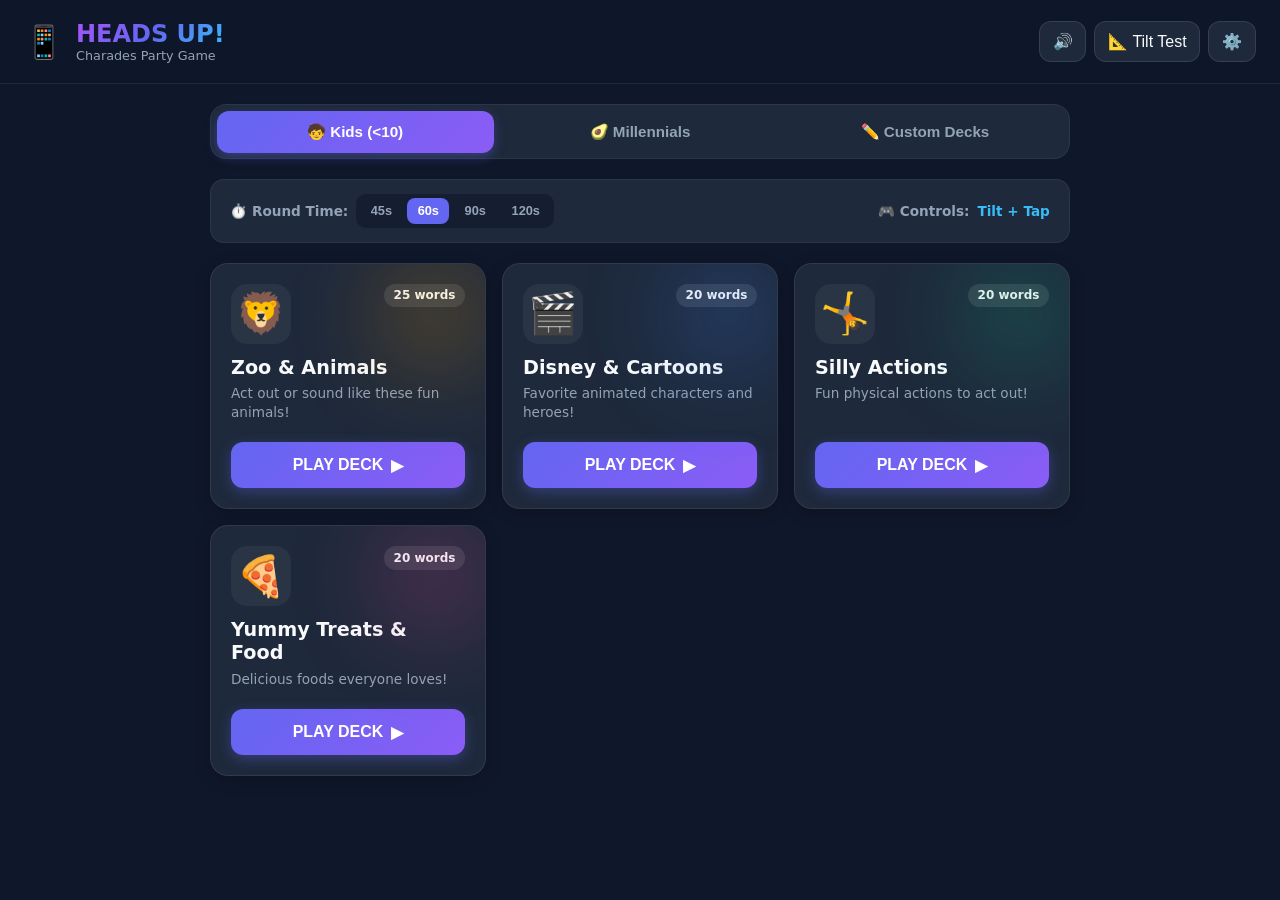
==== docs/index.html @ fff669cc "Add built web artifacts to /docs for GitHub Pages deployment" ====
<!DOCTYPE html>
<html lang="en">
<head>
  <meta charset="UTF-8">
  <meta name="viewport" content="width=device-width, initial-scale=1.0, maximum-scale=1.0, user-scalable=no, viewport-fit=cover">
  <title>Heads Up! - Charades Party Game</title>
  <meta name="description" content="Mobile Heads-Up Charades game with gyroscope motion detection, kids and millennial decks, and custom decks.">
  <meta name="theme-color" content="#0f172a">
  <meta name="apple-mobile-web-app-capable" content="yes">
  <meta name="apple-mobile-web-app-status-bar-style" content="black-translucent">
  <link rel="manifest" href="manifest.json">
  <link rel="stylesheet" href="style.css">
</head>
<body>

  <!-- TOP HEADER -->
  <header>
    <div class="logo-wrap">
      <div class="logo-icon">📱</div>
      <div>
        <h1>HEADS UP!</h1>
        <div class="subtitle">Charades Party Game</div>
      </div>
    </div>
    <div class="header-actions">
      <button id="sound-btn" class="icon-btn" title="Toggle Sound FX">🔊</button>
      <button id="sensor-test-btn" class="icon-btn" title="Test Motion Gyroscope">📐 Tilt Test</button>
      <button id="settings-btn" class="icon-btn" title="Settings">⚙️</button>
    </div>
  </header>

  <!-- MAIN LOBBY -->
  <main id="lobby-view">
    <!-- iOS Permission Prompt Banner -->
    <div id="ios-permission-banner" class="ios-banner" style="display:none;">
      <div style="font-size:1.6rem;">📱</div>
      <div style="flex:1;">
        <div style="font-weight:800; font-size:0.95rem; color:#fff;">iPhone Motion Sensors Required</div>
        <div style="font-size:0.8rem; color:#cbd5e1;">Tap to allow iPhone tilt detection (tilt up for correct, tilt down to pass)</div>
      </div>
      <button id="banner-permission-btn" class="btn-primary" style="width:auto; padding:0.6rem 1.1rem; font-size:0.9rem;">Allow Sensors</button>
    </div>

    <!-- Tab Navigation -->
    <nav class="tab-nav">
      <button class="tab-btn active" data-tab="kids">🧒 Kids (&lt;10)</button>
      <button class="tab-btn" data-tab="adults">🥑 Millennials</button>
      <button class="tab-btn" data-tab="custom">✏️ Custom Decks</button>
    </nav>

    <!-- Round Duration Bar -->
    <div class="round-settings-bar">
      <div class="setting-group">
        <span class="setting-label">⏱️ Round Time:</span>
        <div class="pill-select" id="timer-pills">
          <button class="pill-option" data-time="45">45s</button>
          <button class="pill-option active" data-time="60">60s</button>
          <button class="pill-option" data-time="90">90s</button>
          <button class="pill-option" data-time="120">120s</button>
        </div>
      </div>
      <div class="setting-group">
        <span class="setting-label">🎮 Controls:</span>
        <span id="header-control-mode" style="font-size:0.85rem; color:#38bdf8; font-weight:700;">Tilt + Tap</span>
      </div>
    </div>

    <!-- Decks Container -->
    <div id="decks-container" class="decks-grid">
      <!-- Injected via JavaScript -->
    </div>
  </main>

  <!-- READY SCREEN OVERLAY (INSTRUCTIONS BEFORE START) -->
  <div id="ready-overlay">
    <div class="ready-phone-anim">SCREEN FACES PLAYERS</div>
    <div class="ready-title" id="ready-deck-title">Zoo Animals</div>
    <div class="ready-desc">
      Place phone <strong>horizontally on your forehead</strong> with the screen facing your teammates!
    </div>
    <div class="ready-tips">
      <div class="tip-badge tip-correct">Tilt Back / Up = <strong>Correct! 🟢</strong></div>
      <div class="tip-badge tip-pass">Tilt Forward / Down = <strong>Pass 🟡</strong></div>
    </div>
    <div style="display: flex; gap: 1rem; width: 100%; max-width: 400px;">
      <button id="ready-cancel-btn" class="btn-secondary" style="flex:1;">Cancel</button>
      <button id="ready-start-btn" class="start-countdown-btn" style="flex:2;">START ROUND</button>
    </div>
  </div>

  <!-- 3-2-1 COUNTDOWN SCREEN -->
  <div id="countdown-screen">
    <div class="countdown-number" id="countdown-digit">3</div>
    <div style="font-size: 1.25rem; font-weight:700; color: #94a3b8; margin-top: 1rem;">Hold to forehead!</div>
  </div>

  <!-- ACTIVE GAMEPLAY VIEW (LANDSCAPE) -->
  <div id="gameplay-view">
    <!-- Top Bar -->
    <div class="game-top-bar">
      <div class="game-deck-pill" id="game-deck-name">Zoo Animals</div>
      <div class="game-timer-pill" id="game-timer-display">60</div>
      <div class="game-score-pill" id="game-score-display">0 pts</div>
    </div>

    <!-- Real-time Tilt State Badge -->
    <div id="game-tilt-badge" class="game-tilt-indicator">
      <span class="tilt-dot"></span>
      <span id="game-tilt-text">Upright</span>
    </div>

    <!-- Center Word -->
    <div class="game-center-area">
      <!-- Full-screen feedback flash -->
      <div class="action-flash" id="action-flash"></div>

      <!-- Touch tap zones for fallback / testing -->
      <div class="touch-zone touch-zone-left" id="touch-pass-zone">
        <span class="touch-zone-icon">🟡</span>
      </div>
      <div class="touch-zone touch-zone-right" id="touch-correct-zone">
        <span class="touch-zone-icon">🟢</span>
      </div>

      <div class="current-word-title" id="current-word-text">LION</div>
      <div class="current-word-hint" id="current-word-hint">Roar! King of the jungle</div>
    </div>

    <!-- Bottom Hints -->
    <div class="game-bottom-hints">
      <span class="hint-pass">⬇️ Tilt Down / Tap Left = PASS</span>
      <button id="game-quit-btn" style="pointer-events: auto; background: rgba(255,255,255,0.1); border:none; color:#cbd5e1; padding:0.3rem 0.8rem; border-radius:8px; font-weight:700; cursor:pointer;">Quit</button>
      <span class="hint-correct">Tilt Up / Tap Right = CORRECT ⬆️</span>
    </div>
  </div>

  <!-- RESULTS / GAME OVER SCREEN -->
  <div id="results-screen">
    <div class="results-header">
      <div class="results-title">Time's Up! 🎉</div>
      <div class="score-circle">
        <span class="score-number" id="final-score-val">0</span>
        <span class="score-label">POINTS</span>
      </div>
      <div style="font-size: 0.95rem; color: #94a3b8;" id="results-deck-name">Deck: Zoo Animals</div>
    </div>

    <!-- Breakdown of words -->
    <div class="results-breakdown" id="results-word-list">
      <!-- Injected by JS -->
    </div>

    <div class="results-actions">
      <button id="results-lobby-btn" class="btn-secondary">Choose Deck</button>
      <button id="results-replay-btn" class="btn-primary">Play Again 🔁</button>
    </div>
  </div>

  <!-- SENSOR CALIBRATION / TEST MODAL -->
  <div class="modal-overlay" id="sensor-modal">
    <div class="modal-card">
      <div class="modal-header">
        <h2 class="modal-title">📐 Gyroscope & Motion Test</h2>
        <button class="close-btn" data-close="sensor-modal">&times;</button>
      </div>

      <div id="sensor-permission-status" style="margin-bottom:1rem; padding:0.6rem 0.9rem; border-radius:10px; font-weight:700; font-size:0.85rem; background:rgba(255,255,255,0.08); text-align:center;">
        Checking motion permission...
      </div>

      <div class="sensor-gauge">
        <div style="font-size:0.75rem; color:#94a3b8; font-weight:700; text-transform:uppercase;">Live Detected Position</div>
        <div class="gauge-status status-neutral" id="test-tilt-status" style="margin:0.5rem 0; font-size:1.3rem;">NEUTRAL (Upright)</div>
        <div style="font-size:0.85rem; color:#38bdf8; font-weight:700;" id="test-sensor-raw">Z: 0.0 m/s² | Tilt: 0°</div>
      </div>

      <div style="font-size:0.85rem; color:#cbd5e1; margin-bottom:1.2rem; line-height:1.5; background:rgba(15,23,42,0.6); padding:0.8rem; border-radius:10px;">
        🟢 <strong>Tilt Back / Face Up:</strong> Triggers <em>CORRECT</em> (Chime)<br>
        🟡 <strong>Tilt Forward / Face Down:</strong> Triggers <em>PASS</em> (Boop)<br>
        ⚪ <strong>Neutral (Forehead Upright):</strong> Waiting for guess
      </div>

      <button id="request-permission-btn" class="btn-primary" style="margin-bottom:0.75rem;">Request iPhone Sensor Permission</button>
      <button class="btn-secondary" data-close="sensor-modal" style="width:100%;">Close Test</button>
    </div>
  </div>

  <!-- CUSTOM DECK CREATOR MODAL -->
  <div class="modal-overlay" id="custom-modal">
    <div class="modal-card">
      <div class="modal-header">
        <h2 class="modal-title">✏️ Create Custom Deck</h2>
        <button class="close-btn" data-close="custom-modal">&times;</button>
      </div>

      <form id="custom-deck-form">
        <div class="form-group">
          <label class="form-label" for="custom-deck-name">Deck Name</label>
          <input type="text" id="custom-deck-name" class="form-input" placeholder="e.g. Inside Family Jokes" required>
        </div>

        <div class="form-group">
          <label class="form-label" for="custom-deck-icon">Emoji Icon</label>
          <input type="text" id="custom-deck-icon" class="form-input" value="🎉" maxlength="2" style="width:70px; text-align:center; font-size:1.4rem;">
        </div>

        <div class="form-group">
          <label class="form-label" for="custom-deck-words">Words (one per line)</label>
          <textarea id="custom-deck-words" class="form-textarea" placeholder="Grandma's secret sauce&#10;Uncle Bob snoring&#10;Tripping on the rug&#10;Lost car keys" required></textarea>
        </div>

        <button type="submit" class="btn-primary">Save & Add Deck</button>
      </form>
    </div>
  </div>

  <!-- SETTINGS MODAL -->
  <div class="modal-overlay" id="settings-modal">
    <div class="modal-card">
      <div class="modal-header">
        <h2 class="modal-title">⚙️ Game Settings</h2>
        <button class="close-btn" data-close="settings-modal">&times;</button>
      </div>

      <div style="display:flex; flex-direction:column; gap:1.25rem;">
        <div style="display:flex; justify-content:space-between; align-items:center;">
          <div>
            <div style="font-weight:700;">Sound Effects</div>
            <div style="font-size:0.8rem; color:#94a3b8;">Dings, buzzes, and countdown beeps</div>
          </div>
          <input type="checkbox" id="setting-sound-toggle" checked style="width:22px; height:22px; accent-color:var(--primary);">
        </div>

        <div style="display:flex; justify-content:space-between; align-items:center;">
          <div>
            <div style="font-weight:700;">Vibration / Haptics</div>
            <div style="font-size:0.8rem; color:#94a3b8;">Tactile vibration when action triggers</div>
          </div>
          <input type="checkbox" id="setting-vibrate-toggle" checked style="width:22px; height:22px; accent-color:var(--primary);">
        </div>

        <div style="display:flex; justify-content:space-between; align-items:center;">
          <div>
            <div style="font-weight:700;">Invert Tilt Direction</div>
            <div style="font-size:0.8rem; color:#94a3b8;">Swap Tilt Up & Tilt Down actions</div>
          </div>
          <input type="checkbox" id="setting-invert-toggle" style="width:22px; height:22px; accent-color:var(--primary);">
        </div>

        <div style="display:flex; justify-content:space-between; align-items:center;">
          <div>
            <div style="font-weight:700;">Touch Screen Zones</div>
            <div style="font-size:0.8rem; color:#94a3b8;">Tap left = pass, tap right = correct</div>
          </div>
          <input type="checkbox" id="setting-touch-toggle" checked style="width:22px; height:22px; accent-color:var(--primary);">
        </div>

        <button class="btn-primary" data-close="settings-modal">Save Settings</button>
      </div>
    </div>
  </div>

  <!-- TOAST NOTIFICATION -->
  <div id="toast" class="toast">Action Saved</div>

  <script type="module" src="app.js"></script>
</body>
</html>
---- docs/style.css ----
:root {
  --bg-dark: #0f172a;
  --bg-card: #1e293b;
  --bg-card-hover: #334155;
  --text-main: #f8fafc;
  --text-muted: #94a3b8;
  --primary: #6366f1;
  --primary-hover: #4f46e5;
  --correct: #10b981;
  --correct-bg: #064e3b;
  --pass: #f59e0b;
  --pass-bg: #78350f;
  --kids-accent: #f97316;
  --adults-accent: #8b5cf6;
  --font-sans: system-ui, -apple-system, BlinkMacSystemFont, 'Segoe UI', Roboto, Oxygen, Ubuntu, Cantarell, sans-serif;
}

* {
  box-sizing: border-box;
  margin: 0;
  padding: 0;
  -webkit-tap-highlight-color: transparent;
  user-select: none;
}

body {
  font-family: var(--font-sans);
  background: var(--bg-dark);
  color: var(--text-main);
  min-height: 100vh;
  min-height: 100dvh;
  overflow-x: hidden;
  display: flex;
  flex-direction: column;
}

/* App Header */
header {
  padding: 1.25rem 1.5rem;
  background: rgba(15, 23, 42, 0.85);
  backdrop-filter: blur(12px);
  border-bottom: 1px solid rgba(255, 255, 255, 0.08);
  display: flex;
  align-items: center;
  justify-content: space-between;
  position: sticky;
  top: 0;
  z-index: 40;
}

.logo-wrap {
  display: flex;
  align-items: center;
  gap: 0.75rem;
}

.logo-icon {
  font-size: 2rem;
  animation: bounce 2s infinite ease-in-out;
}

@keyframes bounce {
  0%, 100% { transform: translateY(0); }
  50% { transform: translateY(-4px); }
}

h1 {
  font-size: 1.5rem;
  font-weight: 800;
  background: linear-gradient(135deg, #a855f7, #6366f1, #38bdf8);
  -webkit-background-clip: text;
  -webkit-text-fill-color: transparent;
}

.subtitle {
  font-size: 0.8rem;
  color: var(--text-muted);
}

.header-actions {
  display: flex;
  gap: 0.5rem;
}

.icon-btn {
  background: var(--bg-card);
  border: 1px solid rgba(255, 255, 255, 0.1);
  color: var(--text-main);
  padding: 0.6rem 0.8rem;
  border-radius: 12px;
  cursor: pointer;
  font-size: 1rem;
  display: flex;
  align-items: center;
  gap: 0.4rem;
  transition: all 0.2s;
}

.icon-btn:hover, .icon-btn:active {
  background: var(--bg-card-hover);
  transform: translateY(-1px);
}

/* Main Container */
main {
  flex: 1;
  max-width: 900px;
  width: 100%;
  margin: 0 auto;
  padding: 1.25rem;
}

/* Tabs */
.tab-nav {
  display: flex;
  gap: 0.5rem;
  background: var(--bg-card);
  padding: 0.35rem;
  border-radius: 16px;
  margin-bottom: 1.25rem;
  border: 1px solid rgba(255, 255, 255, 0.06);
}

.tab-btn {
  flex: 1;
  background: transparent;
  border: none;
  color: var(--text-muted);
  font-weight: 600;
  font-size: 0.95rem;
  padding: 0.75rem 0.5rem;
  border-radius: 12px;
  cursor: pointer;
  display: flex;
  align-items: center;
  justify-content: center;
  gap: 0.5rem;
  transition: all 0.2s ease;
}

.tab-btn.active {
  background: linear-gradient(135deg, var(--primary), #8b5cf6);
  color: #fff;
  box-shadow: 0 4px 12px rgba(99, 102, 241, 0.35);
}

/* Round Settings Strip */
.round-settings-bar {
  display: flex;
  flex-wrap: wrap;
  align-items: center;
  justify-content: space-between;
  gap: 0.75rem;
  background: var(--bg-card);
  padding: 0.85rem 1.2rem;
  border-radius: 14px;
  margin-bottom: 1.25rem;
  border: 1px solid rgba(255, 255, 255, 0.06);
}

.setting-group {
  display: flex;
  align-items: center;
  gap: 0.5rem;
}

.setting-label {
  font-size: 0.85rem;
  font-weight: 600;
  color: var(--text-muted);
}

.pill-select {
  display: flex;
  gap: 0.3rem;
  background: rgba(15, 23, 42, 0.6);
  padding: 0.25rem;
  border-radius: 10px;
}

.pill-option {
  background: transparent;
  border: none;
  color: var(--text-muted);
  font-size: 0.8rem;
  font-weight: 700;
  padding: 0.35rem 0.65rem;
  border-radius: 8px;
  cursor: pointer;
  transition: all 0.2s;
}

.pill-option.active {
  background: var(--primary);
  color: #fff;
}

/* Decks Grid */
.decks-grid {
  display: grid;
  grid-template-columns: repeat(auto-fill, minmax(260px, 1fr));
  gap: 1rem;
}

.deck-card {
  background: var(--bg-card);
  border: 1px solid rgba(255, 255, 255, 0.08);
  border-radius: 18px;
  padding: 1.25rem;
  display: flex;
  flex-direction: column;
  justify-content: space-between;
  position: relative;
  overflow: hidden;
  transition: all 0.25s cubic-bezier(0.16, 1, 0.3, 1);
  box-shadow: 0 4px 16px rgba(0, 0, 0, 0.2);
}

.deck-card:hover {
  transform: translateY(-4px);
  border-color: rgba(255, 255, 255, 0.2);
  box-shadow: 0 10px 24px rgba(0, 0, 0, 0.35);
}

.deck-card-glow {
  position: absolute;
  top: 0;
  right: 0;
  width: 100px;
  height: 100px;
  border-radius: 50%;
  filter: blur(50px);
  opacity: 0.35;
  pointer-events: none;
}

.deck-header {
  display: flex;
  align-items: flex-start;
  justify-content: space-between;
  margin-bottom: 0.75rem;
}

.deck-icon {
  font-size: 2.5rem;
  background: rgba(255, 255, 255, 0.05);
  border-radius: 16px;
  width: 60px;
  height: 60px;
  display: flex;
  align-items: center;
  justify-content: center;
}

.deck-badge {
  font-size: 0.75rem;
  font-weight: 700;
  padding: 0.3rem 0.6rem;
  border-radius: 20px;
  background: rgba(255, 255, 255, 0.1);
  color: var(--text-main);
}

.deck-title {
  font-size: 1.2rem;
  font-weight: 700;
  margin-bottom: 0.35rem;
}

.deck-desc {
  font-size: 0.85rem;
  color: var(--text-muted);
  line-height: 1.4;
  margin-bottom: 1.25rem;
}

.play-deck-btn {
  width: 100%;
  background: linear-gradient(135deg, var(--primary), #8b5cf6);
  color: #fff;
  border: none;
  font-weight: 700;
  font-size: 1rem;
  padding: 0.85rem 1rem;
  border-radius: 12px;
  cursor: pointer;
  display: flex;
  align-items: center;
  justify-content: center;
  gap: 0.5rem;
  box-shadow: 0 4px 14px rgba(99, 102, 241, 0.35);
  transition: all 0.2s;
}

.play-deck-btn:hover {
  filter: brightness(1.1);
  transform: scale(1.02);
}

/* Custom Deck Banner */
.custom-deck-add-card {
  border: 2px dashed rgba(255, 255, 255, 0.2);
  background: rgba(30, 41, 59, 0.5);
  display: flex;
  flex-direction: column;
  align-items: center;
  justify-content: center;
  min-height: 220px;
  cursor: pointer;
  border-radius: 18px;
  padding: 1.5rem;
  text-align: center;
  gap: 0.75rem;
  transition: all 0.2s;
}

.custom-deck-add-card:hover {
  border-color: var(--primary);
  background: rgba(99, 102, 241, 0.1);
}

.custom-add-icon {
  font-size: 2.5rem;
  color: var(--primary);
}

/* OVERLAYS & MODALS */
.modal-overlay {
  position: fixed;
  inset: 0;
  background: rgba(0, 0, 0, 0.8);
  backdrop-filter: blur(8px);
  z-index: 100;
  display: flex;
  align-items: center;
  justify-content: center;
  padding: 1rem;
  opacity: 0;
  pointer-events: none;
  transition: opacity 0.25s ease;
}

.modal-overlay.open {
  opacity: 1;
  pointer-events: auto;
}

.modal-card {
  background: var(--bg-card);
  border: 1px solid rgba(255, 255, 255, 0.12);
  border-radius: 20px;
  padding: 1.5rem;
  width: 100%;
  max-width: 500px;
  max-height: 90vh;
  overflow-y: auto;
  box-shadow: 0 20px 40px rgba(0, 0, 0, 0.6);
  transform: scale(0.95);
  transition: transform 0.25s cubic-bezier(0.16, 1, 0.3, 1);
}

.modal-overlay.open .modal-card {
  transform: scale(1);
}

.modal-header {
  display: flex;
  align-items: center;
  justify-content: space-between;
  margin-bottom: 1.25rem;
}

.modal-title {
  font-size: 1.25rem;
  font-weight: 700;
}

.close-btn {
  background: transparent;
  border: none;
  color: var(--text-muted);
  font-size: 1.5rem;
  cursor: pointer;
  padding: 0.25rem 0.5rem;
  line-height: 1;
}

/* Form Styles */
.form-group {
  margin-bottom: 1rem;
}

.form-label {
  display: block;
  font-size: 0.85rem;
  font-weight: 600;
  color: var(--text-muted);
  margin-bottom: 0.4rem;
}

.form-input, .form-textarea {
  width: 100%;
  background: rgba(15, 23, 42, 0.7);
  border: 1px solid rgba(255, 255, 255, 0.1);
  border-radius: 10px;
  padding: 0.75rem;
  color: #fff;
  font-family: inherit;
  font-size: 0.95rem;
}

.form-input:focus, .form-textarea:focus {
  outline: none;
  border-color: var(--primary);
  box-shadow: 0 0 0 3px rgba(99, 102, 241, 0.3);
}

.form-textarea {
  min-height: 120px;
  resize: vertical;
}

.btn-primary {
  width: 100%;
  background: linear-gradient(135deg, var(--primary), #8b5cf6);
  color: #fff;
  border: none;
  font-weight: 700;
  padding: 0.85rem;
  border-radius: 12px;
  cursor: pointer;
  font-size: 1rem;
  transition: filter 0.2s;
}

.btn-primary:hover {
  filter: brightness(1.1);
}

/* READY SCREEN / HOW TO PLAY MODAL */
#ready-overlay {
  position: fixed;
  inset: 0;
  background: radial-gradient(circle at center, #1e1b4b, #090d16);
  z-index: 200;
  display: flex;
  flex-direction: column;
  align-items: center;
  justify-content: center;
  text-align: center;
  padding: 2rem;
  opacity: 0;
  pointer-events: none;
  transition: opacity 0.3s ease;
}

#ready-overlay.active {
  opacity: 1;
  pointer-events: auto;
}

.ready-phone-anim {
  width: 160px;
  height: 90px;
  border: 4px solid #fff;
  border-radius: 16px;
  margin-bottom: 2rem;
  position: relative;
  box-shadow: 0 0 30px rgba(99, 102, 241, 0.6);
  animation: phoneTilt 3s infinite ease-in-out;
  display: flex;
  align-items: center;
  justify-content: center;
  font-weight: 800;
  font-size: 0.9rem;
  color: #38bdf8;
  background: rgba(15, 23, 42, 0.9);
}

@keyframes phoneTilt {
  0%, 100% { transform: rotate(0deg); }
  25% { transform: rotate(-25deg); }
  75% { transform: rotate(25deg); }
}

.ready-title {
  font-size: 2rem;
  font-weight: 900;
  margin-bottom: 0.75rem;
}

.ready-desc {
  font-size: 1.1rem;
  color: #cbd5e1;
  max-width: 440px;
  line-height: 1.5;
  margin-bottom: 1.75rem;
}

.ready-tips {
  display: flex;
  gap: 1.25rem;
  margin-bottom: 2rem;
}

.tip-badge {
  background: rgba(255, 255, 255, 0.1);
  padding: 0.6rem 1rem;
  border-radius: 12px;
  font-size: 0.9rem;
  font-weight: 600;
}

.tip-correct {
  border-left: 4px solid var(--correct);
}

.tip-pass {
  border-left: 4px solid var(--pass);
}

.start-countdown-btn {
  background: linear-gradient(135deg, #10b981, #059669);
  color: #fff;
  border: none;
  font-size: 1.4rem;
  font-weight: 800;
  padding: 1.1rem 2.5rem;
  border-radius: 18px;
  cursor: pointer;
  box-shadow: 0 8px 24px rgba(16, 185, 129, 0.4);
  transition: transform 0.15s;
}

.start-countdown-btn:active {
  transform: scale(0.96);
}

/* PRE-GAME 3-2-1 COUNTDOWN */
#countdown-screen {
  position: fixed;
  inset: 0;
  background: #0f172a;
  z-index: 300;
  display: none;
  align-items: center;
  justify-content: center;
  flex-direction: column;
}

#countdown-screen.active {
  display: flex;
}

.countdown-number {
  font-size: 9rem;
  font-weight: 900;
  color: #38bdf8;
  animation: popIn 0.8s ease-in-out infinite;
}

@keyframes popIn {
  0% { transform: scale(0.5); opacity: 0; }
  50% { transform: scale(1.1); opacity: 1; }
  100% { transform: scale(1); opacity: 1; }
}

/* GAMEPLAY VIEW - LANDSCAPE OPTIMIZED */
#gameplay-view {
  position: fixed;
  inset: 0;
  background: #0b0f19;
  z-index: 250;
  display: none;
  flex-direction: column;
  justify-content: space-between;
  padding: 1rem 1.5rem;
  touch-action: manipulation;
}

#gameplay-view.active {
  display: flex;
}

.game-top-bar {
  display: flex;
  align-items: center;
  justify-content: space-between;
  width: 100%;
}

.game-deck-pill {
  font-size: 0.95rem;
  font-weight: 700;
  background: rgba(255, 255, 255, 0.1);
  padding: 0.4rem 0.9rem;
  border-radius: 20px;
}

.game-timer-pill {
  font-size: 1.8rem;
  font-weight: 900;
  color: #facc15;
  background: rgba(0, 0, 0, 0.4);
  padding: 0.2rem 1.2rem;
  border-radius: 16px;
  border: 2px solid rgba(250, 204, 21, 0.4);
  min-width: 90px;
  text-align: center;
}

.game-timer-pill.urgent {
  color: #ef4444;
  border-color: #ef4444;
  animation: pulseTimer 0.6s infinite alternate;
}

@keyframes pulseTimer {
  from { transform: scale(1); }
  to { transform: scale(1.1); }
}

.game-score-pill {
  font-size: 1.1rem;
  font-weight: 800;
  color: #34d399;
  background: rgba(255, 255, 255, 0.1);
  padding: 0.4rem 0.9rem;
  border-radius: 20px;
}

/* WORD DISPLAY CARD */
.game-center-area {
  flex: 1;
  display: flex;
  flex-direction: column;
  align-items: center;
  justify-content: center;
  text-align: center;
  padding: 0.5rem;
  position: relative;
}

.current-word-title {
  font-size: clamp(2.4rem, 8vw, 5.5rem);
  font-weight: 900;
  line-height: 1.1;
  text-transform: uppercase;
  letter-spacing: -0.02em;
  color: #ffffff;
  text-shadow: 0 4px 20px rgba(0, 0, 0, 0.6);
  word-break: break-word;
  max-width: 95%;
  transition: transform 0.15s ease-out;
}

.current-word-hint {
  font-size: clamp(1rem, 2.8vw, 1.6rem);
  color: #94a3b8;
  margin-top: 1rem;
  font-weight: 600;
  max-width: 80%;
  line-height: 1.3;
}

/* Touch Fallback Hints at Bottom */
.game-bottom-hints {
  display: flex;
  justify-content: space-between;
  width: 100%;
  font-size: 0.8rem;
  font-weight: 700;
  color: rgba(255, 255, 255, 0.35);
  pointer-events: none;
}

.hint-pass {
  color: #f59e0b;
}

.hint-correct {
  color: #10b981;
}

/* TOUCH ZONES (Invisible or semi-visible side taps) */
.touch-zone {
  position: absolute;
  top: 0;
  bottom: 0;
  width: 35%;
  z-index: 10;
  cursor: pointer;
  display: flex;
  align-items: center;
  opacity: 0.15;
  transition: opacity 0.2s;
}

.touch-zone:active {
  opacity: 0.4;
}

.touch-zone-left {
  left: 0;
  justify-content: flex-start;
  padding-left: 1rem;
  background: linear-gradient(to right, rgba(245, 158, 11, 0.2), transparent);
}

.touch-zone-right {
  right: 0;
  justify-content: flex-end;
  padding-right: 1rem;
  background: linear-gradient(to left, rgba(16, 185, 129, 0.2), transparent);
}

.touch-zone-icon {
  font-size: 2.5rem;
}

/* FULL-SCREEN ACTION FLASH (CORRECT / PASS) */
.action-flash {
  position: absolute;
  inset: 0;
  z-index: 50;
  display: flex;
  align-items: center;
  justify-content: center;
  font-size: clamp(3rem, 10vw, 6rem);
  font-weight: 900;
  color: #fff;
  opacity: 0;
  pointer-events: none;
  transition: opacity 0.15s ease-out;
}

.action-flash.correct {
  background: rgba(16, 185, 129, 0.95);
  opacity: 1;
}

.action-flash.pass {
  background: rgba(245, 158, 11, 0.95);
  opacity: 1;
}

/* RESULTS SCREEN */
#results-screen {
  position: fixed;
  inset: 0;
  background: #0f172a;
  z-index: 280;
  display: none;
  flex-direction: column;
  padding: 1.5rem;
  overflow-y: auto;
}

#results-screen.active {
  display: flex;
}

.results-header {
  text-align: center;
  margin-bottom: 1.5rem;
}

.results-title {
  font-size: 1.75rem;
  font-weight: 900;
  margin-bottom: 0.5rem;
  color: #e2e8f0;
}

.score-circle {
  width: 110px;
  height: 110px;
  border-radius: 50%;
  background: linear-gradient(135deg, #10b981, #059669);
  display: flex;
  flex-direction: column;
  align-items: center;
  justify-content: center;
  margin: 0 auto 1.25rem;
  box-shadow: 0 10px 25px rgba(16, 185, 129, 0.4);
}

.score-number {
  font-size: 2.8rem;
  font-weight: 900;
  line-height: 1;
}

.score-label {
  font-size: 0.75rem;
  text-transform: uppercase;
  font-weight: 700;
  opacity: 0.9;
}

.results-breakdown {
  max-width: 600px;
  width: 100%;
  margin: 0 auto 2rem;
  display: flex;
  flex-direction: column;
  gap: 0.6rem;
}

.result-row {
  display: flex;
  align-items: center;
  justify-content: space-between;
  padding: 0.75rem 1rem;
  border-radius: 12px;
  font-weight: 600;
  font-size: 1rem;
}

.result-row.correct-row {
  background: rgba(16, 185, 129, 0.15);
  border: 1px solid rgba(16, 185, 129, 0.3);
  color: #34d399;
}

.result-row.pass-row {
  background: rgba(245, 158, 11, 0.15);
  border: 1px solid rgba(245, 158, 11, 0.3);
  color: #fbbf24;
}

.results-actions {
  display: flex;
  gap: 1rem;
  max-width: 500px;
  width: 100%;
  margin: auto auto 1rem;
}

.btn-secondary {
  flex: 1;
  background: var(--bg-card);
  border: 1px solid rgba(255, 255, 255, 0.15);
  color: var(--text-main);
  font-weight: 700;
  padding: 0.9rem;
  border-radius: 12px;
  cursor: pointer;
  font-size: 1rem;
}

/* SENSOR CALIBRATION / TEST MODAL */
.sensor-gauge {
  background: rgba(15, 23, 42, 0.8);
  border: 1px solid rgba(255, 255, 255, 0.1);
  border-radius: 14px;
  padding: 1rem;
  margin-bottom: 1rem;
  text-align: center;
}

.gauge-val {
  font-size: 1.5rem;
  font-weight: 800;
  color: #38bdf8;
  margin-bottom: 0.25rem;
}

.gauge-status {
  font-size: 1.1rem;
  font-weight: 700;
  padding: 0.4rem 0.8rem;
  border-radius: 8px;
  display: inline-block;
  margin-top: 0.5rem;
}

.status-neutral {
  background: rgba(255, 255, 255, 0.1);
  color: #94a3b8;
}

.status-up {
  background: var(--correct);
  color: #fff;
}

.status-down {
  background: var(--pass);
  color: #fff;
}

/* Toast notifications */
.toast {
  position: fixed;
  bottom: 1.5rem;
  left: 50%;
  transform: translateX(-50%) translateY(100px);
  background: #334155;
  color: #fff;
  padding: 0.75rem 1.25rem;
  border-radius: 12px;
  font-weight: 600;
  font-size: 0.9rem;
  box-shadow: 0 10px 25px rgba(0, 0, 0, 0.4);
  transition: transform 0.3s cubic-bezier(0.16, 1, 0.3, 1);
  z-index: 999;
}

.toast.show {
  transform: translateX(-50%) translateY(0);
}

/* iOS Permission Banner */
.ios-banner {
  background: linear-gradient(135deg, rgba(99, 102, 241, 0.25), rgba(139, 92, 246, 0.25));
  border: 1px solid rgba(139, 92, 246, 0.4);
  border-radius: 16px;
  padding: 1rem 1.25rem;
  margin-bottom: 1.25rem;
  display: flex;
  align-items: center;
  gap: 1rem;
  box-shadow: 0 4px 16px rgba(0, 0, 0, 0.3);
}

/* Real-time Game Tilt Indicator */
.game-tilt-indicator {
  position: absolute;
  top: 1rem;
  left: 50%;
  transform: translateX(-50%);
  display: flex;
  align-items: center;
  gap: 0.4rem;
  background: rgba(15, 23, 42, 0.7);
  border: 1px solid rgba(255, 255, 255, 0.15);
  border-radius: 20px;
  padding: 0.3rem 0.8rem;
  font-size: 0.8rem;
  font-weight: 700;
  color: #94a3b8;
  z-index: 20;
  pointer-events: none;
}

.game-tilt-indicator .tilt-dot {
  width: 8px;
  height: 8px;
  border-radius: 50%;
  background: #94a3b8;
}

.game-tilt-indicator.tilt-up {
  color: #34d399;
  border-color: #10b981;
}

.game-tilt-indicator.tilt-up .tilt-dot {
  background: #10b981;
  box-shadow: 0 0 8px #10b981;
}

.game-tilt-indicator.tilt-down {
  color: #fbbf24;
  border-color: #f59e0b;
}

.game-tilt-indicator.tilt-down .tilt-dot {
  background: #f59e0b;
  box-shadow: 0 0 8px #f59e0b;
}
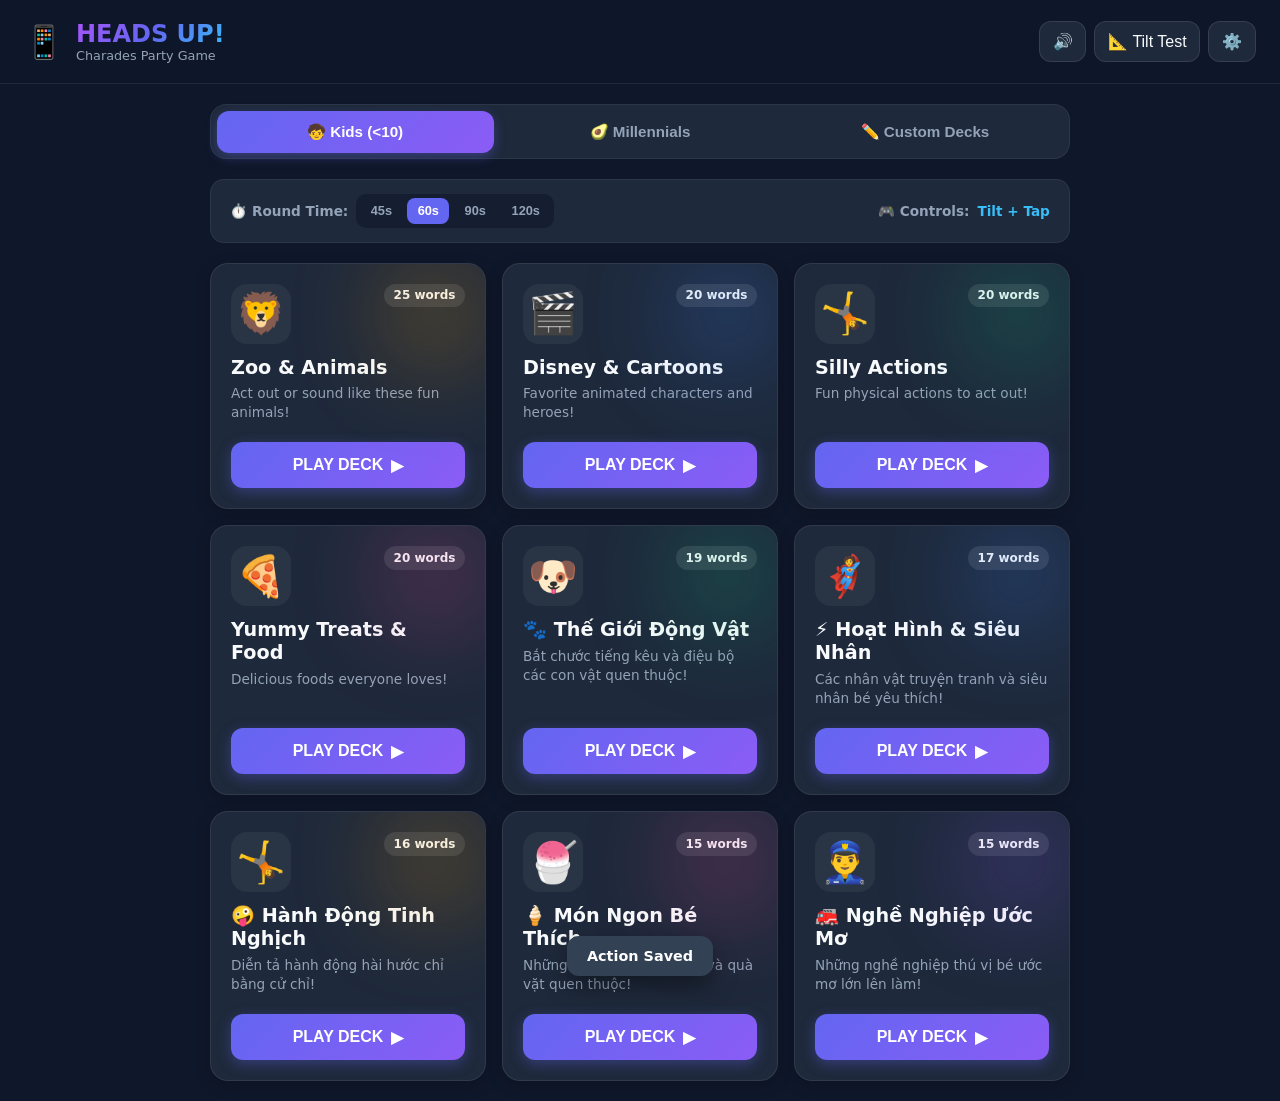
==== commit 5148faa3: "Fix service worker: switch to Network-First strategy, register SW with auto-update, and add clear ca" ====
--- a/docs/index.html
+++ b/docs/index.html
@@ -9,7 +9,7 @@
   <meta name="apple-mobile-web-app-capable" content="yes">
   <meta name="apple-mobile-web-app-status-bar-style" content="black-translucent">
   <link rel="manifest" href="manifest.json">
-  <link rel="stylesheet" href="style.css">
+  <link rel="stylesheet" href="style.css?v=7">
 </head>
 <body>
 
@@ -175,9 +175,9 @@
       </div>
 
       <div style="font-size:0.85rem; color:#cbd5e1; margin-bottom:1.2rem; line-height:1.5; background:rgba(15,23,42,0.6); padding:0.8rem; border-radius:10px;">
-        🟢 <strong>Tilt Back / Face Up:</strong> Triggers <em>CORRECT</em> (Chime)<br>
-        🟡 <strong>Tilt Forward / Face Down:</strong> Triggers <em>PASS</em> (Boop)<br>
-        ⚪ <strong>Neutral (Forehead Upright):</strong> Waiting for guess
+        🟢 <strong>Tilt Back / Look Up:</strong> |Z| &gt; 5.5 m/s² (Correct chime)<br>
+        🟡 <strong>Tilt Forward / Nod Down:</strong> |Z| &gt; 5.5 m/s² (Pass boop)<br>
+        ⚪ <strong>Neutral (Forehead Upright):</strong> |Z| &lt; 2.5 m/s² (Ready)
       </div>
 
       <button id="request-permission-btn" class="btn-primary" style="margin-bottom:0.75rem;">Request iPhone Sensor Permission</button>
@@ -241,6 +241,18 @@
 
         <div style="display:flex; justify-content:space-between; align-items:center;">
           <div>
+            <div style="font-weight:700;">Tilt-Up Sensitivity</div>
+            <div style="font-size:0.8rem; color:#94a3b8;">Controls how far you need to tilt back</div>
+          </div>
+          <select id="setting-sensitivity-select" class="form-input" style="width:130px; padding:0.45rem; font-weight:700; background:#1e293b;">
+            <option value="high">Sensitive (4.8 m/s²)</option>
+            <option value="medium" selected>Default (5.5 m/s²)</option>
+            <option value="low">Deep Tilt (6.8 m/s²)</option>
+          </select>
+        </div>
+
+        <div style="display:flex; justify-content:space-between; align-items:center;">
+          <div>
             <div style="font-weight:700;">Invert Tilt Direction</div>
             <div style="font-size:0.8rem; color:#94a3b8;">Swap Tilt Up & Tilt Down actions</div>
           </div>
@@ -255,6 +267,7 @@
           <input type="checkbox" id="setting-touch-toggle" checked style="width:22px; height:22px; accent-color:var(--primary);">
         </div>
 
+        <button type="button" id="btn-force-update" class="btn-secondary" style="font-size:0.9rem; padding:0.75rem;">🔄 Clear Cache & Check Updates</button>
         <button class="btn-primary" data-close="settings-modal">Save Settings</button>
       </div>
     </div>
@@ -263,6 +276,6 @@
   <!-- TOAST NOTIFICATION -->
   <div id="toast" class="toast">Action Saved</div>
 
-  <script type="module" src="app.js"></script>
+  <script type="module" src="app.js?v=7"></script>
 </body>
 </html>
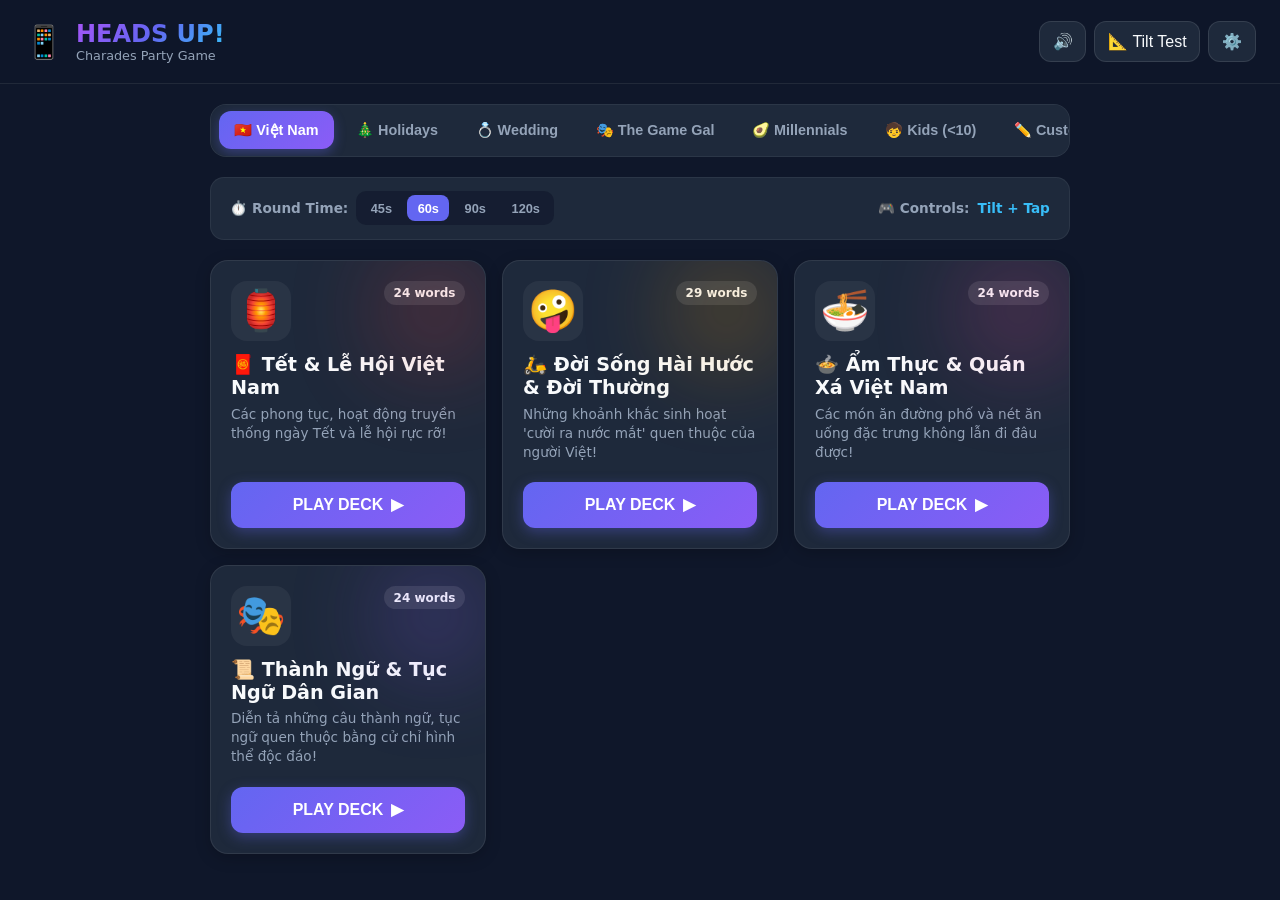
==== commit c0b194a8: "deploy: update docs and pages with new decks and static Game Gal fallback for khoanguyen.me" ====
--- a/docs/index.html
+++ b/docs/index.html
@@ -9,7 +9,7 @@
   <meta name="apple-mobile-web-app-capable" content="yes">
   <meta name="apple-mobile-web-app-status-bar-style" content="black-translucent">
   <link rel="manifest" href="manifest.json">
-  <link rel="stylesheet" href="style.css?v=7">
+  <link rel="stylesheet" href="style.css?v=8">
 </head>
 <body>
 
@@ -43,9 +43,13 @@
 
     <!-- Tab Navigation -->
     <nav class="tab-nav">
-      <button class="tab-btn active" data-tab="kids">🧒 Kids (&lt;10)</button>
+      <button class="tab-btn active" data-tab="vietnam">🇻🇳 Việt Nam</button>
+      <button class="tab-btn" data-tab="holidays">🎄 Holidays</button>
+      <button class="tab-btn" data-tab="wedding">💍 Wedding</button>
+      <button class="tab-btn" data-tab="gamegal">🎭 The Game Gal</button>
       <button class="tab-btn" data-tab="adults">🥑 Millennials</button>
-      <button class="tab-btn" data-tab="custom">✏️ Custom Decks</button>
+      <button class="tab-btn" data-tab="kids">🧒 Kids (&lt;10)</button>
+      <button class="tab-btn" data-tab="custom">✏️ Custom &amp; Auto</button>
     </nav>
 
     <!-- Round Duration Bar -->
@@ -214,6 +218,86 @@
     </div>
   </div>
 
+  <!-- GAME GAL AUTO GENERATOR & IMPORTER MODAL -->
+  <div class="modal-overlay" id="gamegal-modal">
+    <div class="modal-card" style="max-width: 540px;">
+      <div class="modal-header">
+        <h2 class="modal-title">⚡ Game Gal Word Generator</h2>
+        <button class="close-btn" data-close="gamegal-modal">&times;</button>
+      </div>
+
+      <div style="font-size: 0.85rem; color: #94a3b8; margin-bottom: 1.1rem; line-height: 1.4;">
+        Directly import &amp; generate custom charades decks from <strong>thegamegal.com</strong> themes!
+      </div>
+
+      <div class="form-group">
+        <label class="form-label" for="gamegal-game-select">Select Game Theme</label>
+        <select id="gamegal-game-select" class="form-input" style="background:#1e293b; font-weight:600;">
+          <option value="4" selected>Western Holidays (Christmas, Halloween, Thanksgiving...)</option>
+          <option value="5">Charades (Actions, Easy, Medium, Hard)</option>
+          <option value="8">Movies (Disney &amp; Pixar, Animated, Comedies, Sci-Fi)</option>
+          <option value="1">Subjects &amp; Themes (Animals, Food, Sports, Places, Nature)</option>
+          <option value="7">Wordplay (Idioms &amp; Sayings, Opposites, Pairs)</option>
+          <option value="2">Pictionary (Easy, Medium, Hard)</option>
+          <option value="3">Catchphrase (Easy, Medium, Hard)</option>
+          <option value="9">Famous People &amp; Characters</option>
+        </select>
+      </div>
+
+      <div class="form-group">
+        <label class="form-label" for="gamegal-cat-select">Category</label>
+        <select id="gamegal-cat-select" class="form-input" style="background:#1e293b; font-weight:600;">
+          <!-- Dynamically populated -->
+        </select>
+      </div>
+
+      <div style="display:flex; gap:0.75rem; align-items:center; margin-bottom:1rem;">
+        <div style="flex:1;">
+          <label class="form-label" for="gamegal-count-select">Words to Grab</label>
+          <select id="gamegal-count-select" class="form-input" style="background:#1e293b;">
+            <option value="25" selected>25 words (Quick Round)</option>
+            <option value="50">50 words (Standard Party)</option>
+            <option value="100">100 words (Mega Party)</option>
+            <option value="all">All Available Words</option>
+          </select>
+        </div>
+        <div style="width:90px;">
+          <label class="form-label" for="gamegal-deck-icon">Icon</label>
+          <input type="text" id="gamegal-deck-icon" class="form-input" value="🎲" maxlength="2" style="text-align:center; font-size:1.3rem;">
+        </div>
+      </div>
+
+      <div class="form-group">
+        <label class="form-label" for="gamegal-deck-title">Deck Title</label>
+        <input type="text" id="gamegal-deck-title" class="form-input" placeholder="Deck Name">
+      </div>
+
+      <div style="display:flex; gap:0.5rem; margin-bottom:1rem;">
+        <button type="button" id="gamegal-fetch-btn" class="btn-primary" style="flex:1; background:linear-gradient(135deg, #6366f1, #a855f7);">
+          ⚡ Fetch &amp; Preview Words
+        </button>
+      </div>
+
+      <!-- Live Preview Area -->
+      <div id="gamegal-preview-area" style="display:none; margin-bottom:1.25rem; max-height:160px; overflow-y:auto; background:rgba(15,23,42,0.8); border:1px solid rgba(255,255,255,0.1); border-radius:12px; padding:0.75rem;">
+        <div style="display:flex; justify-content:space-between; align-items:center; margin-bottom:0.5rem;">
+          <span id="gamegal-preview-count" style="font-weight:700; font-size:0.85rem; color:#38bdf8;">0 words loaded</span>
+          <span style="font-size:0.75rem; color:#94a3b8;">Word list sample</span>
+        </div>
+        <div id="gamegal-preview-chips" style="display:flex; flex-wrap:wrap; gap:0.35rem;"></div>
+      </div>
+
+      <div style="display:flex; gap:0.75rem;">
+        <button type="button" id="gamegal-save-deck-btn" class="btn-primary" style="flex:1;" disabled>
+          💾 Save as New Deck
+        </button>
+        <button type="button" id="gamegal-play-now-btn" class="btn-primary" style="flex:1; background:linear-gradient(135deg, #10b981, #059669);" disabled>
+          ▶ Play Now
+        </button>
+      </div>
+    </div>
+  </div>
+
   <!-- SETTINGS MODAL -->
   <div class="modal-overlay" id="settings-modal">
     <div class="modal-card">
@@ -276,6 +360,6 @@
   <!-- TOAST NOTIFICATION -->
   <div id="toast" class="toast">Action Saved</div>
 
-  <script type="module" src="app.js?v=7"></script>
+  <script type="module" src="app.js?v=8"></script>
 </body>
 </html>
--- a/docs/style.css
+++ b/docs/style.css
@@ -113,28 +113,35 @@
 /* Tabs */
 .tab-nav {
   display: flex;
-  gap: 0.5rem;
+  gap: 0.45rem;
   background: var(--bg-card);
-  padding: 0.35rem;
+  padding: 0.4rem 0.5rem;
   border-radius: 16px;
   margin-bottom: 1.25rem;
   border: 1px solid rgba(255, 255, 255, 0.06);
+  overflow-x: auto;
+  -webkit-overflow-scrolling: touch;
+  scrollbar-width: none;
+}
+.tab-nav::-webkit-scrollbar {
+  display: none;
 }
 
 .tab-btn {
-  flex: 1;
+  flex: 0 0 auto;
+  white-space: nowrap;
   background: transparent;
   border: none;
   color: var(--text-muted);
   font-weight: 600;
-  font-size: 0.95rem;
-  padding: 0.75rem 0.5rem;
+  font-size: 0.9rem;
+  padding: 0.65rem 0.95rem;
   border-radius: 12px;
   cursor: pointer;
   display: flex;
   align-items: center;
   justify-content: center;
-  gap: 0.5rem;
+  gap: 0.45rem;
   transition: all 0.2s ease;
 }
 
@@ -142,6 +149,16 @@
   background: linear-gradient(135deg, var(--primary), #8b5cf6);
   color: #fff;
   box-shadow: 0 4px 12px rgba(99, 102, 241, 0.35);
+}
+
+.preview-chip {
+  background: rgba(255, 255, 255, 0.08);
+  border: 1px solid rgba(255, 255, 255, 0.12);
+  color: #f1f5f9;
+  padding: 0.25rem 0.6rem;
+  border-radius: 999px;
+  font-size: 0.75rem;
+  font-weight: 600;
 }
 
 /* Round Settings Strip */
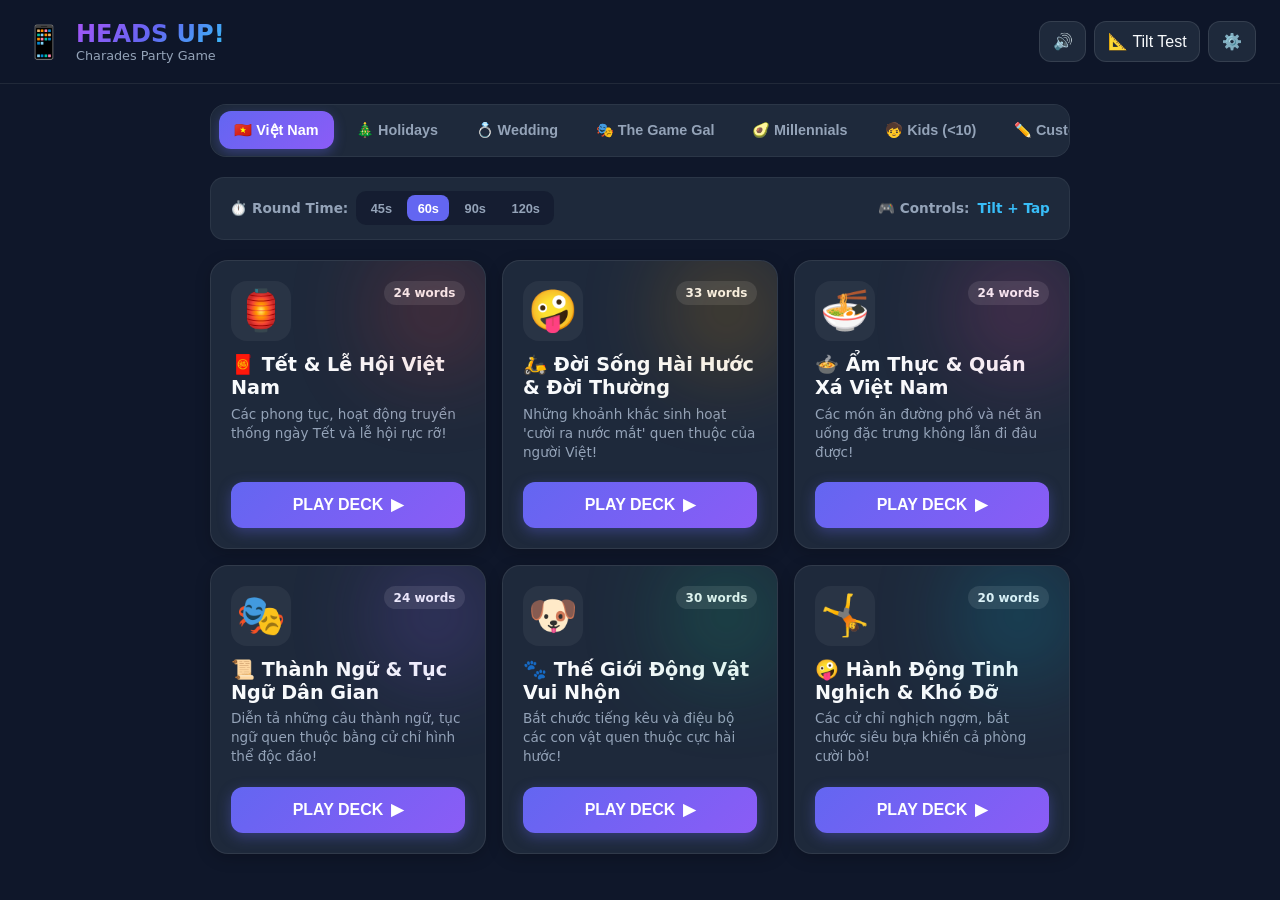
==== commit 1c3819d8: "feat: expand animal and silly actions decks to 60+ words each and add Vietnamese animal & silly acti" ====
--- a/docs/index.html
+++ b/docs/index.html
@@ -9,7 +9,7 @@
   <meta name="apple-mobile-web-app-capable" content="yes">
   <meta name="apple-mobile-web-app-status-bar-style" content="black-translucent">
   <link rel="manifest" href="manifest.json">
-  <link rel="stylesheet" href="style.css?v=8">
+  <link rel="stylesheet" href="style.css?v=9">
 </head>
 <body>
 
@@ -360,6 +360,6 @@
   <!-- TOAST NOTIFICATION -->
   <div id="toast" class="toast">Action Saved</div>
 
-  <script type="module" src="app.js?v=8"></script>
+  <script type="module" src="app.js?v=9"></script>
 </body>
 </html>
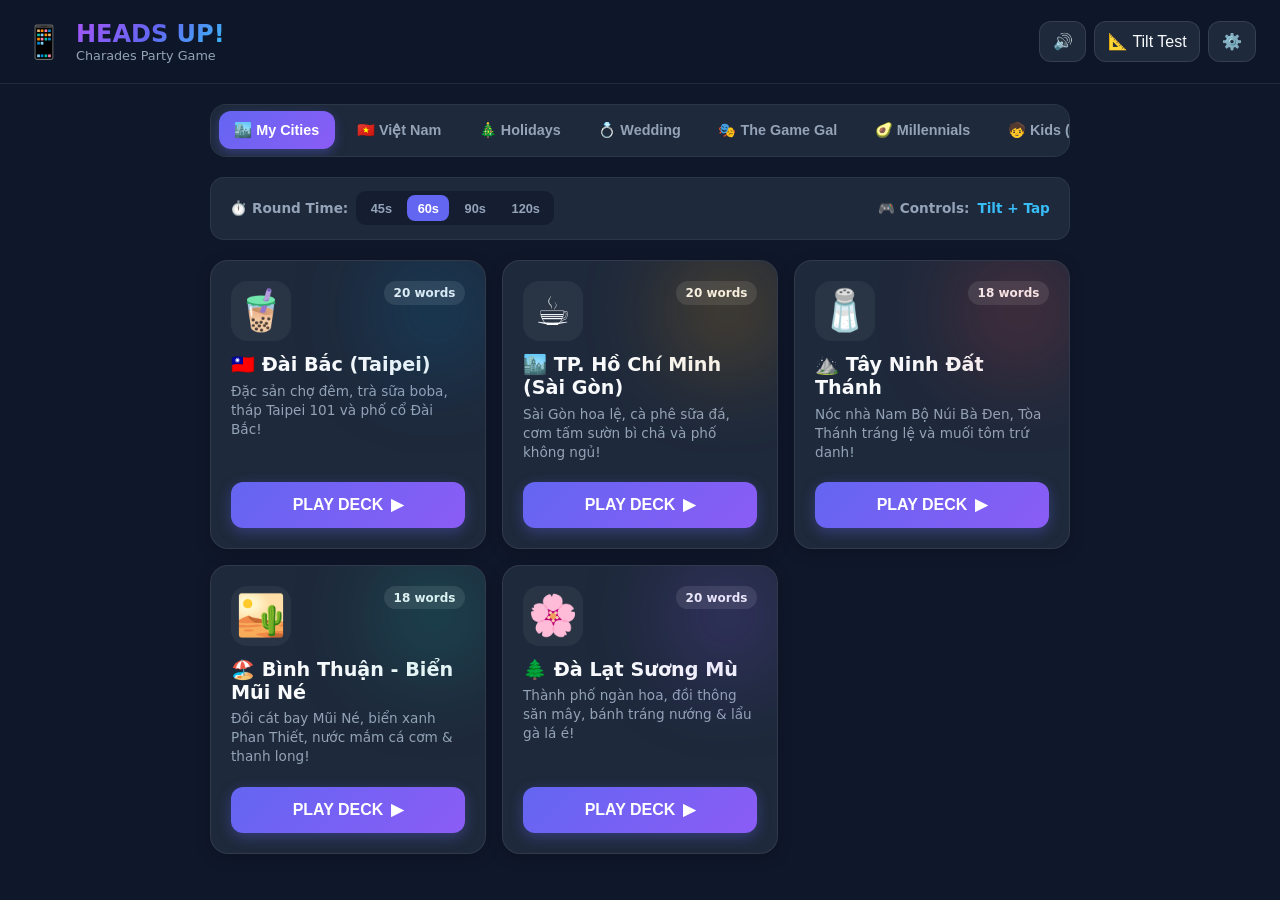
==== commit 8ddc684d: "feat: add local characteristics decks for Taipei, HCM City, Tay Ninh, Binh Thuan, and Da Lat" ====
--- a/docs/index.html
+++ b/docs/index.html
@@ -9,7 +9,7 @@
   <meta name="apple-mobile-web-app-capable" content="yes">
   <meta name="apple-mobile-web-app-status-bar-style" content="black-translucent">
   <link rel="manifest" href="manifest.json">
-  <link rel="stylesheet" href="style.css?v=9">
+  <link rel="stylesheet" href="style.css?v=10">
 </head>
 <body>
 
@@ -43,7 +43,8 @@
 
     <!-- Tab Navigation -->
     <nav class="tab-nav">
-      <button class="tab-btn active" data-tab="vietnam">🇻🇳 Việt Nam</button>
+      <button class="tab-btn active" data-tab="cities">🏙️ My Cities</button>
+      <button class="tab-btn" data-tab="vietnam">🇻🇳 Việt Nam</button>
       <button class="tab-btn" data-tab="holidays">🎄 Holidays</button>
       <button class="tab-btn" data-tab="wedding">💍 Wedding</button>
       <button class="tab-btn" data-tab="gamegal">🎭 The Game Gal</button>
@@ -360,6 +361,6 @@
   <!-- TOAST NOTIFICATION -->
   <div id="toast" class="toast">Action Saved</div>
 
-  <script type="module" src="app.js?v=9"></script>
+  <script type="module" src="app.js?v=10"></script>
 </body>
 </html>
